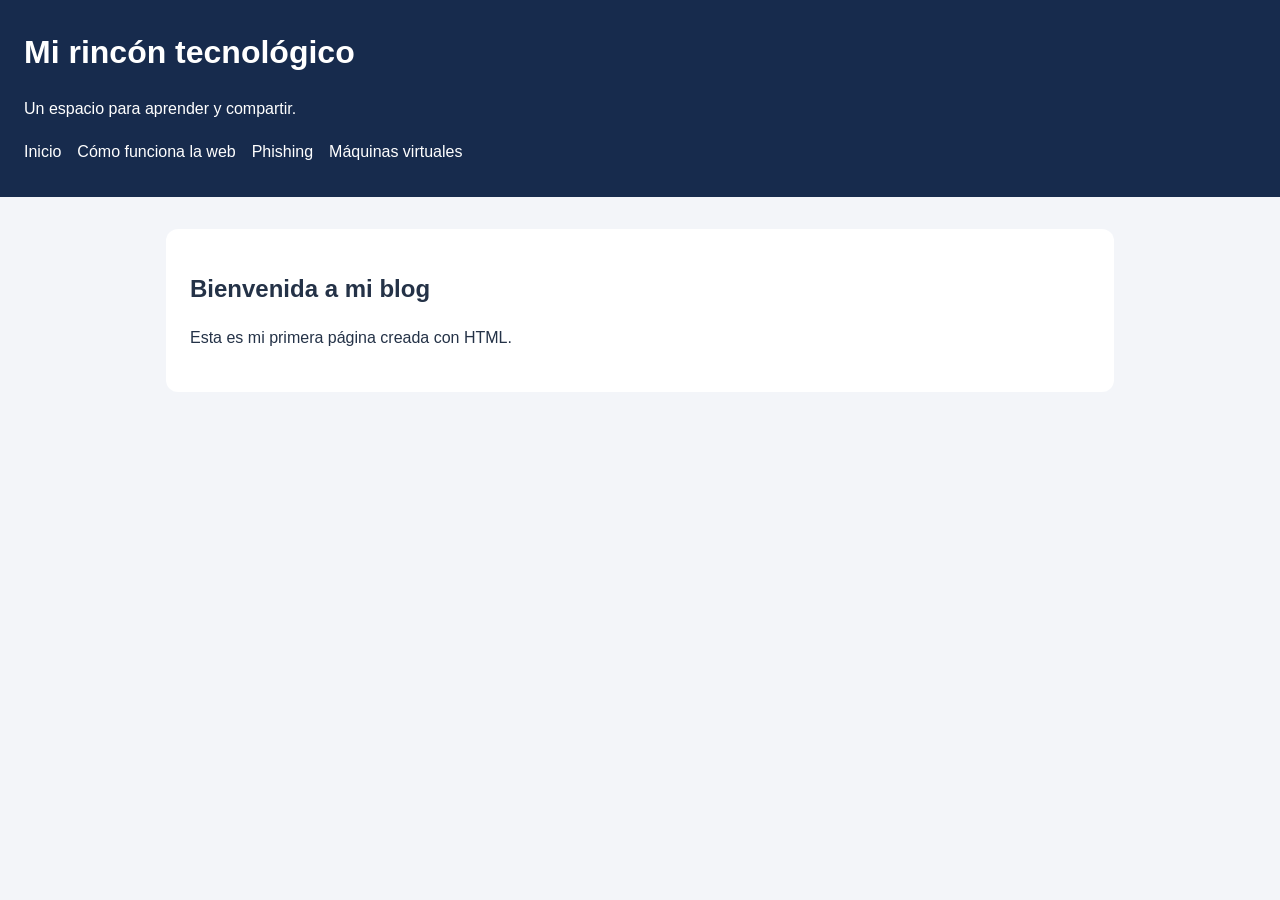
==== index.html @ 85263fa6 "first commit" ====
<!DOCTYPE html>
<html lang="es">

<head>
    <meta charset="UTF-8">
    <meta name="viewport" content="width=device-width, initial-scale=1.0">
    <title>Mi rincón tecnológico</title>
    <link rel="stylesheet" href="./css/estilos.css">
</head>

<body>
    <header>
        <h1>Mi rincón tecnológico</h1>
        <p>Un espacio para aprender y compartir.</p>
        <nav aria-label="Navegación principal">
            <a href="./index.html">Inicio</a>
            <a href="./entradas/primera-pagina-web/index.html">Cómo funciona la web</a>
            <a href="./entradas/reconocer-phishing/index.html">Phishing</a>
            <a href="./entradas/maquinas-virtuales/index_virtualizacion.html">Máquinas virtuales</a>
        </nav>
    </header>

    <main>
        <h2>Bienvenida a mi blog</h2>
        <p>Esta es mi primera página creada con HTML.</p>
    </main>
    <script src="./script.js"></script>
</body>

</html>
---- css/estilos.css ----
body {
    margin: 0;
    font-family: Arial, sans-serif;
    background-color: #f3f5f9;
    color: #243247;
    line-height: 1.7;
}

header {
    background-color: #172b4d;
    color: white;
    padding: 32px 24px;
}

header h1 {
    margin-top: 0;
}

nav {
    display: flex;
    flex-wrap: wrap;
    gap: 16px;
}

nav a {
    color: white;
    text-decoration: none;
}

nav a:hover,
nav a:focus-visible {
    text-decoration: underline;
}

main {
    max-width: 900px;
    margin: 32px auto;
    padding: 24px;
    background-color: white;
    border-radius: 12px;
}

h1,
h2 {
    line-height: 1.3;
}

main a {
    color: #174ea6;
}

footer {
    padding: 24px;
    text-align: center;
}

figure {
    margin: 24px 0;
}

figure img {
    display: block;
    max-width: 100%;
    height: auto;
    border-radius: 8px;
}

figcaption {
    margin-top: 8px;
    font-size: 0.9rem;
    color: #526176;
}
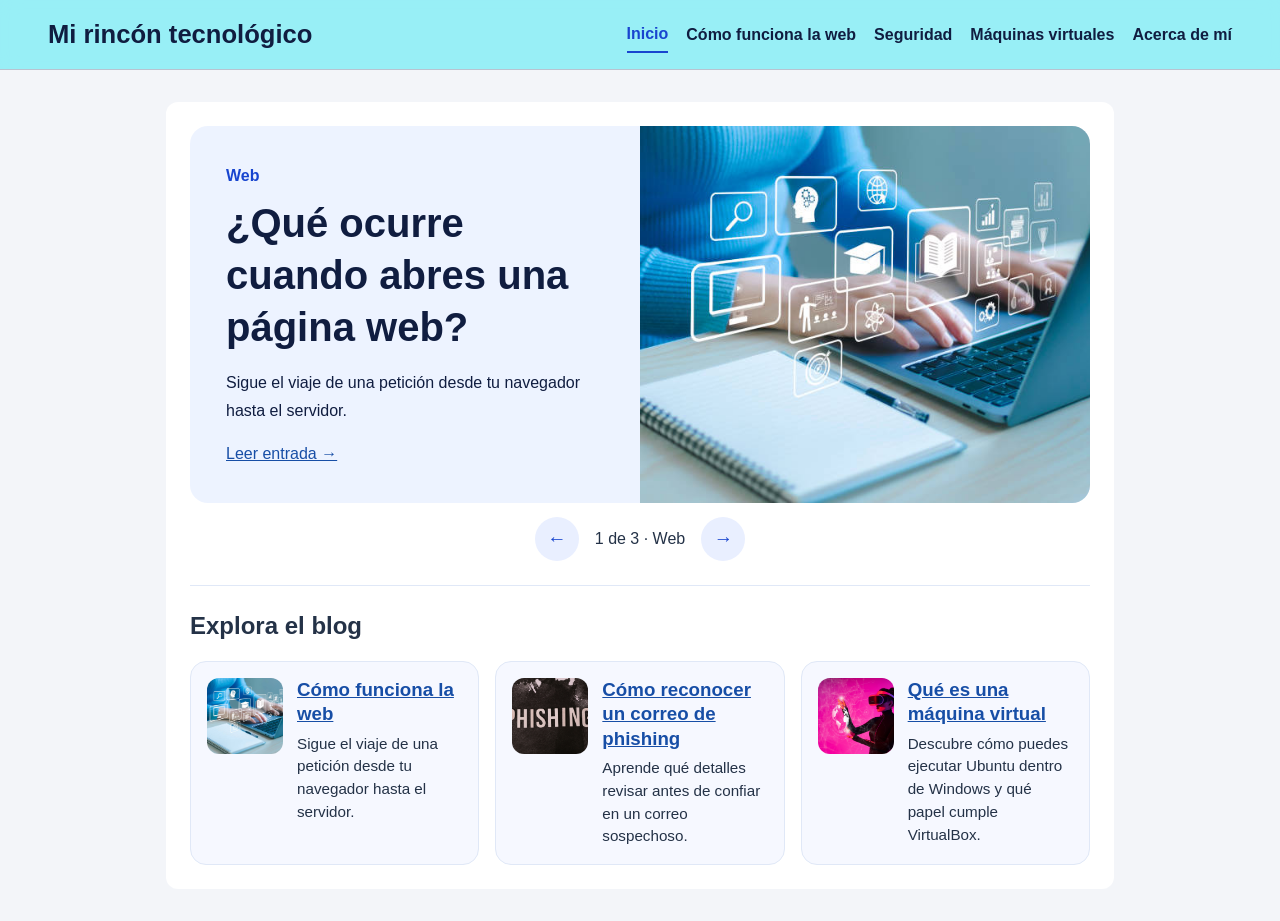
==== commit 0d1a6a9e: "Actualizar la portada, el carrusel y la navegación" ====
--- a/index.html
+++ b/index.html
@@ -11,18 +11,80 @@
 <body>
     <header>
         <h1>Mi rincón tecnológico</h1>
-        <p>Un espacio para aprender y compartir.</p>
         <nav aria-label="Navegación principal">
-            <a href="./index.html">Inicio</a>
+            <a href="./index.html" aria-current="page">Inicio</a>
             <a href="./entradas/primera-pagina-web/index.html">Cómo funciona la web</a>
-            <a href="./entradas/reconocer-phishing/index.html">Phishing</a>
+            <a href="./entradas/reconocer-phishing/index.html">Seguridad</a>
             <a href="./entradas/maquinas-virtuales/index_virtualizacion.html">Máquinas virtuales</a>
+            <a href="./acerca/index_acerca.html">Acerca de mí</a>
         </nav>
+        <script src="./script.js" defer></script>
     </header>
 
     <main>
-        <h2>Bienvenida a mi blog</h2>
-        <p>Esta es mi primera página creada con HTML.</p>
+        <section class="carrusel" aria-label="Entradas destacadas">
+            <div class="destacado">
+                <div class="destacado-texto">
+                    <p id="destacado-tema" class="destacado-tema">Web</p>
+                    <h2 id="destacado-titulo">¿Qué ocurre cuando abres una página web?</h2>
+                    <p id="destacado-resumen">
+                        Sigue el viaje de una petición desde tu navegador hasta el servidor.
+                    </p>
+                    <a id="destacado-enlace" href="./entradas/primera-pagina-web/index.html">
+                Leer entrada →
+            </a>
+                </div>
+
+                <img id="destacado-imagen" src="./imagenes/web.jpg" alt="Ilustración sobre cómo funciona la web">
+            </div>
+
+            <div id="carrusel-controles" class="carrusel-controles" hidden>
+                <button id="anterior" type="button" aria-label="Entrada anterior">←</button>
+                <span id="carrusel-posicion" aria-live="polite">1 de 3 · Web</span>
+                <button id="siguiente" type="button" aria-label="Entrada siguiente">→</button>
+            </div>
+        </section>
+        <section aria-labelledby="titulo-entradas">
+            <h2 id="titulo-entradas">Explora el blog</h2>
+
+            <div class="lista-entradas">
+                <article class="tarjeta-entrada">
+                    <img class="miniatura" src="./imagenes/web.jpg" alt="">
+                    <div>
+                        <h3>
+                            <a href="./entradas/primera-pagina-web/index.html">
+                        Cómo funciona la web
+                    </a>
+                        </h3>
+                        <p>Sigue el viaje de una petición desde tu navegador hasta el servidor.</p>
+                    </div>
+                </article>
+
+                <article class="tarjeta-entrada">
+                    <img class="miniatura" src="./imagenes/phishing.jpg" alt="">
+                    <div>
+                        <h3>
+                            <a href="./entradas/reconocer-phishing/index.html">
+                        Cómo reconocer un correo de phishing
+                    </a>
+                        </h3>
+                        <p>Aprende qué detalles revisar antes de confiar en un correo sospechoso.</p>
+                    </div>
+                </article>
+
+                <article class="tarjeta-entrada">
+                    <img class="miniatura" src="./imagenes/virtualizacion.jpg" alt="">
+                    <div>
+                        <h3>
+                            <a href="./entradas/maquinas-virtuales/index_virtualizacion.html">
+                        Qué es una máquina virtual
+                    </a>
+                        </h3>
+                        <p>Descubre cómo puedes ejecutar Ubuntu dentro de Windows y qué papel cumple VirtualBox.</p>
+                    </div>
+                </article>
+            </div>
+        </section>
     </main>
     <script src="./script.js"></script>
 </body>
--- a/css/estilos.css
+++ b/css/estilos.css
@@ -7,24 +7,43 @@
 }
 
 header {
-    background-color: #172b4d;
-    color: white;
-    padding: 32px 24px;
+    position: sticky;
+    top: 0;
+    z-index: 10;
+    display: flex;
+    align-items: center;
+    justify-content: space-between;
+    flex-wrap: wrap;
+    gap: 12px 24px;
+    padding: 16px clamp(16px, 4vw, 48px);
+    background-color: rgba(103, 235, 245, 0.651);
+    backdrop-filter: blur(10px);
+    color: #101d40;
+    border-bottom: 1px solid #b9c3d0;
 }
 
 header h1 {
-    margin-top: 0;
+    margin: 0;
+    font-size: clamp(1.25rem, 3vw, 1.6rem);
 }
 
 nav {
     display: flex;
+    align-items: center;
     flex-wrap: wrap;
-    gap: 16px;
+    gap: 8px 18px;
 }
 
 nav a {
-    color: white;
+    color: #101d40;
+    font-weight: 600;
     text-decoration: none;
+    padding: 4px 0;
+}
+
+nav a[aria-current="page"] {
+    color: #1845cf;
+    border-bottom: 2px solid #1845cf;
 }
 
 nav a:hover,
@@ -69,4 +88,121 @@
     margin-top: 8px;
     font-size: 0.9rem;
     color: #526176;
+}
+
+.lista-entradas {
+    display: grid;
+    grid-template-columns: repeat(auto-fit, minmax(min(100%, 240px), 1fr));
+    gap: 16px;
+}
+
+.tarjeta-entrada {
+    display: grid;
+    grid-template-columns: 76px 1fr;
+    align-items: start;
+    gap: 14px;
+    padding: 16px;
+    border: 1px solid #e0e8f7;
+    border-radius: 16px;
+    background-color: #f6f8ff;
+}
+
+.tarjeta-entrada h3 {
+    margin: 0 0 6px;
+    line-height: 1.3;
+}
+
+.tarjeta-entrada p {
+    margin: 0;
+    font-size: 0.95rem;
+    line-height: 1.5;
+}
+
+.miniatura {
+    display: block;
+    width: 76px;
+    height: 76px;
+    object-fit: cover;
+    border-radius: 12px;
+}
+
+@media (prefers-reduced-motion: no-preference) {
+    .miniatura {
+        transition: transform 220ms ease;
+    }
+    .tarjeta-entrada:hover .miniatura,
+    .tarjeta-entrada:focus-within .miniatura {
+        transform: translateY(-6px) scale(1.06);
+    }
+}
+
+.carrusel {
+    margin-bottom: 24px;
+    padding-bottom: 24px;
+    border-bottom: 1px solid #e0e8f7;
+}
+
+.destacado {
+    display: grid;
+    grid-template-columns: 1fr 1fr;
+    overflow: hidden;
+    border-radius: 18px;
+    background: #edf3ff;
+    color: #101d40;
+}
+
+.destacado-texto {
+    padding: clamp(20px, 4vw, 36px);
+}
+
+.destacado-tema {
+    margin: 0 0 8px;
+    color: #1845cf;
+    font-weight: bold;
+}
+
+.destacado h2 {
+    margin: 0;
+    font-size: clamp(1.65rem, 4vw, 2.5rem);
+}
+
+.destacado img {
+    display: block;
+    width: 100%;
+    height: 100%;
+    min-height: 220px;
+    object-fit: cover;
+}
+
+.carrusel-controles:not([hidden]) {
+    display: flex;
+    justify-content: center;
+    align-items: center;
+    gap: 16px;
+    margin-top: 14px;
+}
+
+.carrusel-controles button {
+    width: 44px;
+    height: 44px;
+    border: 0;
+    border-radius: 50%;
+    background: #e9efff;
+    color: #1845cf;
+    font-size: 1.2rem;
+    cursor: pointer;
+}
+
+.carrusel-controles button:hover {
+    background: #1845cf;
+    color: white;
+}
+
+@media (max-width: 650px) {
+    .destacado {
+        grid-template-columns: 1fr;
+    }
+    .destacado img {
+        height: 220px;
+    }
 }
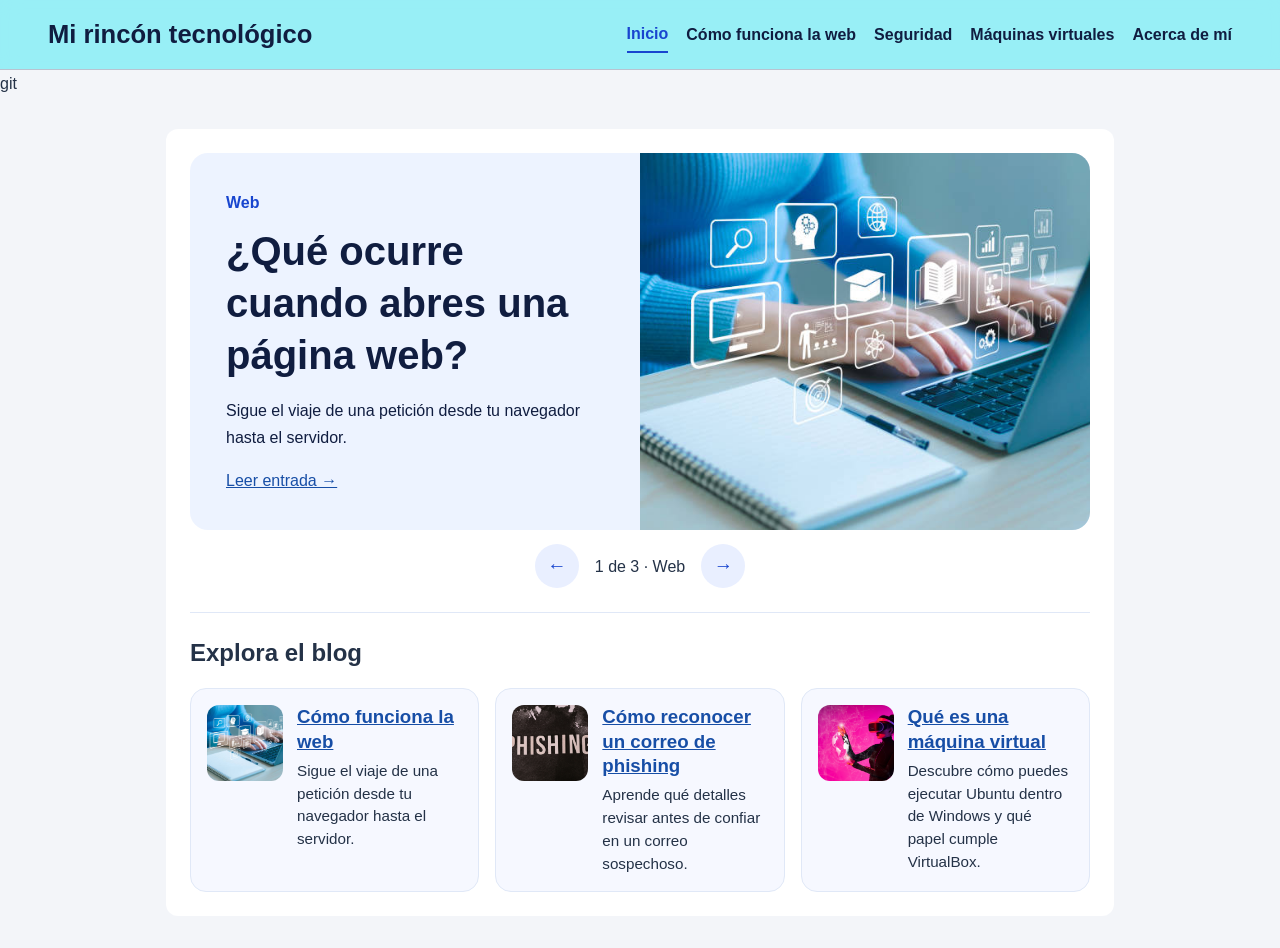
==== commit b05225a9: "Guardar version anterios al rediseño" ====
--- a/index.html
+++ b/index.html
@@ -20,7 +20,7 @@
         </nav>
         <script src="./script.js" defer></script>
     </header>
-
+    git
     <main>
         <section class="carrusel" aria-label="Entradas destacadas">
             <div class="destacado">
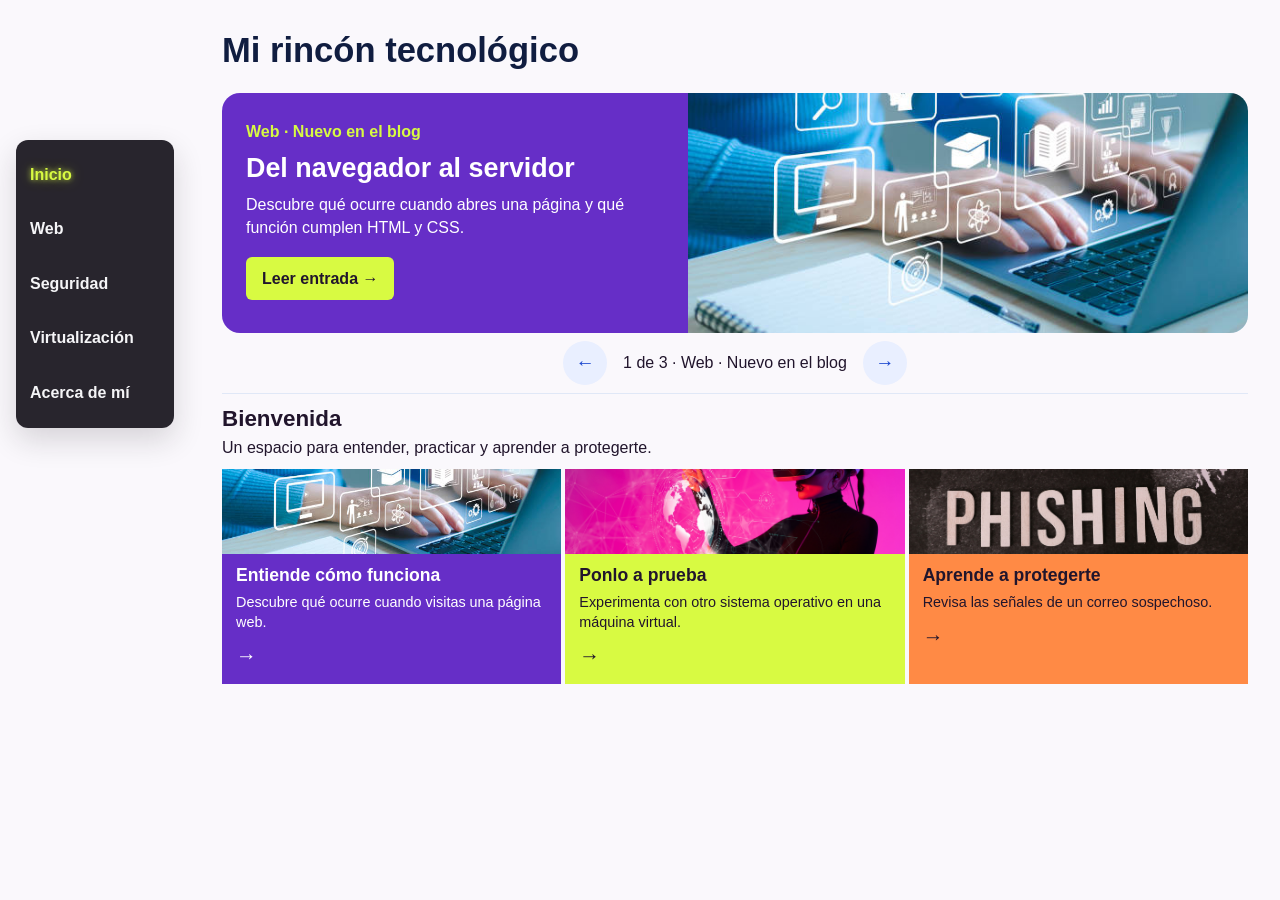
==== commit 9d4fe3ce: "Rediseñar portada y añadir ejercicio interactivo de phishing" ====
--- a/index.html
+++ b/index.html
@@ -8,19 +8,33 @@
     <link rel="stylesheet" href="./css/estilos.css">
 </head>
 
-<body>
-    <header>
+<body class="pagina-inicio">
+    <header class="cabecera-inicio">
         <h1>Mi rincón tecnológico</h1>
-        <nav aria-label="Navegación principal">
-            <a href="./index.html" aria-current="page">Inicio</a>
-            <a href="./entradas/primera-pagina-web/index.html">Cómo funciona la web</a>
-            <a href="./entradas/reconocer-phishing/index.html">Seguridad</a>
-            <a href="./entradas/maquinas-virtuales/index_virtualizacion.html">Máquinas virtuales</a>
-            <a href="./acerca/index_acerca.html">Acerca de mí</a>
+
+        <nav class="menu-lateral" aria-label="Navegación principal">
+            <a href="./index.html" data-seccion="inicio" class="vista-activa" aria-current="page">
+            Inicio
+        </a>
+
+            <a href="./entradas/primera-pagina-web/index.html" data-seccion="web">
+            Web
+        </a>
+
+            <a href="./entradas/reconocer-phishing/index.html" data-seccion="seguridad">
+            Seguridad
+        </a>
+
+            <a href="./entradas/maquinas-virtuales/index_virtualizacion.html" data-seccion="virtualizacion">
+            Virtualización
+        </a>
+
+            <a href="./acerca/index_acerca.html" data-seccion="acerca">
+            Acerca de mí
+        </a>
         </nav>
-        <script src="./script.js" defer></script>
     </header>
-    git
+
     <main>
         <section class="carrusel" aria-label="Entradas destacadas">
             <div class="destacado">
@@ -44,49 +58,16 @@
                 <button id="siguiente" type="button" aria-label="Entrada siguiente">→</button>
             </div>
         </section>
-        <section aria-labelledby="titulo-entradas">
-            <h2 id="titulo-entradas">Explora el blog</h2>
+        <section id="explorador" class="explorador" data-seccion="inicio" aria-labelledby="titulo-entradas">
+            <h2 id="titulo-entradas">Bienvenida</h2>
+            <p id="descripcion-seccion">
+                Un espacio para entender, practicar y aprender a protegerte.
+            </p>
 
-            <div class="lista-entradas">
-                <article class="tarjeta-entrada">
-                    <img class="miniatura" src="./imagenes/web.jpg" alt="">
-                    <div>
-                        <h3>
-                            <a href="./entradas/primera-pagina-web/index.html">
-                        Cómo funciona la web
-                    </a>
-                        </h3>
-                        <p>Sigue el viaje de una petición desde tu navegador hasta el servidor.</p>
-                    </div>
-                </article>
-
-                <article class="tarjeta-entrada">
-                    <img class="miniatura" src="./imagenes/phishing.jpg" alt="">
-                    <div>
-                        <h3>
-                            <a href="./entradas/reconocer-phishing/index.html">
-                        Cómo reconocer un correo de phishing
-                    </a>
-                        </h3>
-                        <p>Aprende qué detalles revisar antes de confiar en un correo sospechoso.</p>
-                    </div>
-                </article>
-
-                <article class="tarjeta-entrada">
-                    <img class="miniatura" src="./imagenes/virtualizacion.jpg" alt="">
-                    <div>
-                        <h3>
-                            <a href="./entradas/maquinas-virtuales/index_virtualizacion.html">
-                        Qué es una máquina virtual
-                    </a>
-                        </h3>
-                        <p>Descubre cómo puedes ejecutar Ubuntu dentro de Windows y qué papel cumple VirtualBox.</p>
-                    </div>
-                </article>
-            </div>
+            <div id="lista-temas" class="lista-temas"></div>
         </section>
     </main>
-    <script src="./script.js"></script>
+    <script src="./script.js" defer></script>
 </body>
 
 </html>
--- a/css/estilos.css
+++ b/css/estilos.css
@@ -1,3 +1,5 @@
+/* 1. Estilos generales y páginas interiores */
+
 body {
     margin: 0;
     font-family: Arial, sans-serif;
@@ -90,61 +92,18 @@
     color: #526176;
 }
 
-.lista-entradas {
-    display: grid;
-    grid-template-columns: repeat(auto-fit, minmax(min(100%, 240px), 1fr));
-    gap: 16px;
-}
-
-.tarjeta-entrada {
-    display: grid;
-    grid-template-columns: 76px 1fr;
-    align-items: start;
-    gap: 14px;
-    padding: 16px;
-    border: 1px solid #e0e8f7;
-    border-radius: 16px;
-    background-color: #f6f8ff;
-}
-
-.tarjeta-entrada h3 {
-    margin: 0 0 6px;
-    line-height: 1.3;
-}
-
-.tarjeta-entrada p {
-    margin: 0;
-    font-size: 0.95rem;
-    line-height: 1.5;
-}
-
-.miniatura {
-    display: block;
-    width: 76px;
-    height: 76px;
-    object-fit: cover;
-    border-radius: 12px;
-}
-
-@media (prefers-reduced-motion: no-preference) {
-    .miniatura {
-        transition: transform 220ms ease;
-    }
-    .tarjeta-entrada:hover .miniatura,
-    .tarjeta-entrada:focus-within .miniatura {
-        transform: translateY(-6px) scale(1.06);
-    }
-}
+
+/* 2. Carrusel de la portada */
 
 .carrusel {
-    margin-bottom: 24px;
-    padding-bottom: 24px;
+    margin-bottom: 10px;
+    padding-bottom: 8px;
     border-bottom: 1px solid #e0e8f7;
 }
 
 .destacado {
     display: grid;
-    grid-template-columns: 1fr 1fr;
+    grid-template-columns: 1fr 1.2fr;
     overflow: hidden;
     border-radius: 18px;
     background: #edf3ff;
@@ -152,25 +111,52 @@
 }
 
 .destacado-texto {
-    padding: clamp(20px, 4vw, 36px);
+    padding: 20px 24px;
+    background-color: #662ec7;
+    color: #ffffff;
+}
+
+.pagina-inicio .destacado-texto p {
+    margin: 8px 0;
+    line-height: 1.4;
 }
 
 .destacado-tema {
     margin: 0 0 8px;
-    color: #1845cf;
+    color: #d8fa42;
     font-weight: bold;
+}
+
+#destacado-enlace {
+    display: inline-block;
+    margin-top: 10px;
+    padding: 8px 16px;
+    border-radius: 6px;
+    background-color: #d8fa42;
+    color: #21152c;
+    font-weight: bold;
+    text-decoration: none;
+}
+
+#destacado-enlace:hover {
+    background-color: #c4eb25;
+}
+
+#destacado-enlace:focus-visible {
+    outline: 2px solid white;
+    outline-offset: 3px;
 }
 
 .destacado h2 {
     margin: 0;
-    font-size: clamp(1.65rem, 4vw, 2.5rem);
+    font-size: clamp(1.25rem, 2.1vw, 1.75rem);
 }
 
 .destacado img {
     display: block;
     width: 100%;
-    height: 100%;
-    min-height: 220px;
+    height: 240px;
+    min-height: 0;
     object-fit: cover;
 }
 
@@ -179,7 +165,7 @@
     justify-content: center;
     align-items: center;
     gap: 16px;
-    margin-top: 14px;
+    margin-top: 8px;
 }
 
 .carrusel-controles button {
@@ -203,6 +189,490 @@
         grid-template-columns: 1fr;
     }
     .destacado img {
-        height: 220px;
+        height: 180px;
+    }
+}
+
+
+/* 3. Distribución de la portada */
+
+.pagina-inicio {
+    background-color: #faf8fc;
+    color: #21152c;
+}
+
+.pagina-inicio .cabecera-inicio {
+    position: static;
+    display: block;
+    padding: 28px 32px 20px;
+    margin-left: 190px;
+    background: transparent;
+    backdrop-filter: none;
+    border: 0;
+}
+
+.pagina-inicio .cabecera-inicio h1 {
+    font-size: clamp(1.6rem, 2.7vw, 2.5rem);
+}
+
+.pagina-inicio main {
+    max-width: 1200px;
+    margin: 0 32px 40px 222px;
+    padding: 0;
+    background: transparent;
+    border-radius: 0;
+}
+
+
+/* 4. Menú lateral y sección seleccionada */
+
+.pagina-inicio .menu-lateral {
+    position: fixed;
+    top: 140px;
+    left: 16px;
+    z-index: 20;
+    display: flex;
+    flex-direction: column;
+    align-items: stretch;
+    flex-wrap: nowrap;
+    gap: 8px;
+    width: 158px;
+    padding: 12px 0;
+    border-radius: 12px;
+    background-color: rgba(29, 26, 34, 0.95);
+    backdrop-filter: blur(10px);
+    box-shadow: 0 12px 30px rgba(29, 26, 34, 0.16);
+}
+
+.pagina-inicio .menu-lateral a {
+    padding: 12px 14px;
+    color: #f5f5f7;
+    border: 0;
+    text-decoration: none;
+    line-height: 1.4;
+}
+
+.pagina-inicio .menu-lateral a:hover,
+.pagina-inicio .menu-lateral a:focus-visible,
+.pagina-inicio .menu-lateral a.vista-activa {
+    color: #d8fa42;
+    text-shadow: 0 0 5px rgba(216, 250, 66, 0.75), 0 0 14px rgba(216, 250, 66, 0.4);
+}
+
+.pagina-inicio .menu-lateral a:focus-visible {
+    outline: 2px solid #d8fa42;
+    outline-offset: -4px;
+}
+
+@media (prefers-reduced-motion: no-preference) {
+    .pagina-inicio .menu-lateral a {
+        transition: color 160ms ease, text-shadow 160ms ease;
+    }
+}
+
+
+/* Adaptación a pantallas pequeñas */
+
+@media (max-width: 800px) {
+    .pagina-inicio .cabecera-inicio {
+        margin-left: 0;
+        padding: 20px 16px;
+    }
+    .pagina-inicio .menu-lateral {
+        position: static;
+        flex-direction: row;
+        flex-wrap: wrap;
+        width: auto;
+        margin-top: 16px;
+        padding: 8px;
+    }
+    .pagina-inicio main {
+        margin: 0 16px 32px;
+    }
+}
+
+
+/* 5. Franja de temas y colores por sección */
+
+.explorador {
+    --color-uno: #662ec7;
+    --color-dos: #d8fa42;
+    --color-tres: #ff8a45;
+    --texto-uno: #ffffff;
+}
+
+.explorador[data-seccion="web"] {
+    --color-uno: #662ec7;
+    --color-dos: #b68af5;
+    --color-tres: #e2cffb;
+}
+
+.explorador[data-seccion="seguridad"] {
+    --color-uno: #d8fa42;
+    --color-dos: #c5ed48;
+    --color-tres: #afe045;
+    --texto-uno: #21152c;
+}
+
+.explorador[data-seccion="virtualizacion"] {
+    --color-uno: #ff8a45;
+    --color-dos: #ffab75;
+    --color-tres: #ffd1ae;
+    --texto-uno: #21152c;
+}
+
+.explorador[data-seccion="acerca"] {
+    --color-uno: #662ec7;
+    --color-dos: #d6bef7;
+    --color-tres: #eee4fb;
+}
+
+.lista-temas {
+    display: grid;
+    grid-template-columns: repeat(3, minmax(0, 1fr));
+    gap: 4px;
+}
+
+.tema-blog {
+    display: flex;
+    flex-direction: column;
+    overflow: hidden;
+    min-width: 0;
+    background-color: var(--color-uno);
+    color: var(--texto-uno);
+    text-decoration: none;
+}
+
+.tema-blog:nth-child(2) {
+    background-color: var(--color-dos);
+    color: #21152c;
+}
+
+.tema-blog:nth-child(3) {
+    background-color: var(--color-tres);
+    color: #21152c;
+}
+
+.tema-blog img {
+    display: block;
+    width: 100%;
+    height: 160px;
+    object-fit: cover;
+}
+
+.tema-blog-texto {
+    flex: 1;
+    padding: 18px;
+}
+
+.tema-blog h3 {
+    margin: 0 0 10px;
+    font-size: 1.25rem;
+    line-height: 1.3;
+}
+
+.tema-blog p {
+    margin: 0;
+    font-size: 0.95rem;
+    line-height: 1.5;
+}
+
+.tema-blog-flecha {
+    display: inline-block;
+    margin-top: 16px;
+    font-size: 1.6rem;
+}
+
+.tema-blog:focus-visible {
+    outline: 3px solid #21152c;
+    outline-offset: -3px;
+}
+
+@media (prefers-reduced-motion: no-preference) {
+    .tema-blog img,
+    .tema-blog-flecha {
+        transition: transform 200ms ease;
+    }
+    .tema-blog:hover img,
+    .tema-blog:focus-visible img {
+        transform: scale(1.04);
+    }
+    .tema-blog:hover .tema-blog-flecha,
+    .tema-blog:focus-visible .tema-blog-flecha {
+        transform: translateX(6px);
+    }
+}
+
+@media (max-width: 650px) {
+    .lista-temas {
+        grid-template-columns: 1fr;
+    }
+}
+
+
+/* 6. Medidas compactas de la portada en ordenador */
+
+@media (min-width: 801px) {
+    .pagina-inicio #titulo-entradas {
+        margin: 0 0 4px;
+        font-size: 1.4rem;
+    }
+    .pagina-inicio #descripcion-seccion {
+        margin: 0 0 10px;
+        line-height: 1.4;
+    }
+    .pagina-inicio .tema-blog img {
+        height: 85px;
+    }
+    .pagina-inicio .tema-blog-texto {
+        padding: 10px 14px;
+    }
+    .pagina-inicio .tema-blog h3 {
+        margin-bottom: 6px;
+        font-size: 1.1rem;
+    }
+    .pagina-inicio .tema-blog p {
+        font-size: 0.9rem;
+        line-height: 1.35;
+    }
+    .pagina-inicio .tema-blog-flecha {
+        margin-top: 6px;
+        font-size: 1.3rem;
+    }
+    .pagina-inicio main {
+        margin-bottom: 8px;
+    }
+}
+
+
+/* Página interior de Seguridad */
+
+.pagina-seguridad {
+    background-color: #d8fa42;
+    color: #21152c;
+    padding: 24px;
+}
+
+.pagina-seguridad main {
+    max-width: 1100px;
+    margin: 0 auto;
+    padding: 32px;
+    background-color: #faf8fc;
+    border-radius: 0 0 16px 16px;
+}
+
+@media (max-width: 650px) {
+    .pagina-seguridad {
+        padding: 12px;
+    }
+    .pagina-seguridad main {
+        padding: 20px;
+    }
+}
+
+
+/* Barra superior de la ventana de Seguridad */
+
+.pagina-seguridad .barra-seccion {
+    position: sticky;
+    top: 0;
+    z-index: 20;
+    display: grid;
+    grid-template-columns: 1fr auto 1fr;
+    align-items: center;
+    gap: 16px;
+    max-width: 1100px;
+    margin: 0 auto;
+    padding: 16px 32px;
+    background: #202027;
+    color: #ffffff;
+    border: 0;
+    border-radius: 16px 16px 0 0;
+}
+
+.barra-seccion a {
+    color: #ffffff;
+    text-decoration: none;
+}
+
+.barra-seccion a:hover {
+    color: #d8fa42;
+}
+
+.nombre-seccion {
+    color: #d8fa42;
+    font-weight: bold;
+    text-shadow: 0 0 5px rgba(216, 250, 66, 0.75), 0 0 14px rgba(216, 250, 66, 0.4);
+}
+
+.selector-seccion {
+    position: relative;
+    justify-self: end;
+}
+
+.selector-seccion summary {
+    cursor: pointer;
+    font-weight: bold;
+}
+
+.selector-seccion nav {
+    position: absolute;
+    top: calc(100% + 12px);
+    right: 0;
+    display: flex;
+    flex-direction: column;
+    align-items: stretch;
+    gap: 4px;
+    width: 190px;
+    padding: 12px;
+    background: #202027;
+    border-radius: 10px;
+    box-shadow: 0 8px 20px rgba(0, 0, 0, 0.2);
+}
+
+.selector-seccion nav a {
+    padding: 8px;
+}
+
+.barra-seccion a:focus-visible,
+.selector-seccion summary:focus-visible {
+    outline: 2px solid #d8fa42;
+    outline-offset: 4px;
+}
+
+@media (max-width: 650px) {
+    .pagina-seguridad .barra-seccion {
+        grid-template-columns: 1fr auto;
+        padding: 16px 20px;
+    }
+    .nombre-seccion {
+        justify-self: end;
+    }
+    .selector-seccion {
+        grid-column: 1 / -1;
+    }
+}
+
+
+/* Temas de la página de Seguridad */
+
+.pagina-seguridad .temas-seccion {
+    display: grid;
+    grid-template-columns: repeat(3, minmax(0, 1fr));
+    gap: 4px;
+    margin-bottom: 28px;
+}
+
+.tema-seccion {
+    position: relative;
+    display: flex;
+    align-items: end;
+    min-height: 130px;
+    overflow: hidden;
+    padding: 14px;
+    background-color: #202027;
+    color: #ffffff;
+    text-decoration: none;
+}
+
+.tema-seccion img {
+    position: absolute;
+    inset: 0;
+    width: 100%;
+    height: 100%;
+    object-fit: cover;
+}
+
+.tema-seccion::after {
+    content: "";
+    position: absolute;
+    inset: 0;
+    background: linear-gradient(transparent, rgba(0, 0, 0, 0.85));
+}
+
+.tema-seccion span {
+    position: relative;
+    z-index: 1;
+    font-weight: bold;
+    line-height: 1.3;
+}
+
+.tema-seccion:hover span,
+.tema-seccion:focus-visible span {
+    color: #d8fa42;
+}
+
+.tema-seccion:focus-visible {
+    outline: 3px solid #d8fa42;
+    outline-offset: -3px;
+}
+
+.pagina-seguridad [id] {
+    scroll-margin-top: 150px;
+}
+
+@media (max-width: 650px) {
+    .pagina-seguridad .temas-seccion {
+        grid-template-columns: 1fr;
+    }
+    .tema-seccion {
+        min-height: 80px;
+    }
+}
+
+
+/* Ejercicio del correo ficticio */
+
+.ejercicio-correo {
+    display: grid;
+    grid-template-columns: 1.2fr 1fr;
+    align-items: start;
+    gap: 24px;
+    margin-top: 20px;
+}
+
+.correo-ficticio {
+    padding: 24px;
+    background-color: #f1e9dc;
+    border: 1px solid #d9cdbb;
+    border-radius: 8px;
+    overflow-wrap: anywhere;
+}
+
+.aviso-ejemplo {
+    margin-top: 0;
+    color: #554a3d;
+    font-size: 0.85rem;
+}
+
+.enlace-simulado {
+    color: #174ea6;
+    text-decoration: underline;
+    font-weight: bold;
+}
+
+.boton-pistas {
+    padding: 12px 20px;
+    border: 0;
+    border-radius: 8px;
+    background-color: #202027;
+    color: #d8fa42;
+    font: inherit;
+    font-weight: bold;
+    cursor: pointer;
+}
+
+.boton-pistas:focus-visible {
+    outline: 3px solid #662ec7;
+    outline-offset: 3px;
+}
+
+#pistas-correo li {
+    margin-bottom: 16px;
+}
+
+@media (max-width: 650px) {
+    .ejercicio-correo {
+        grid-template-columns: 1fr;
     }
 }
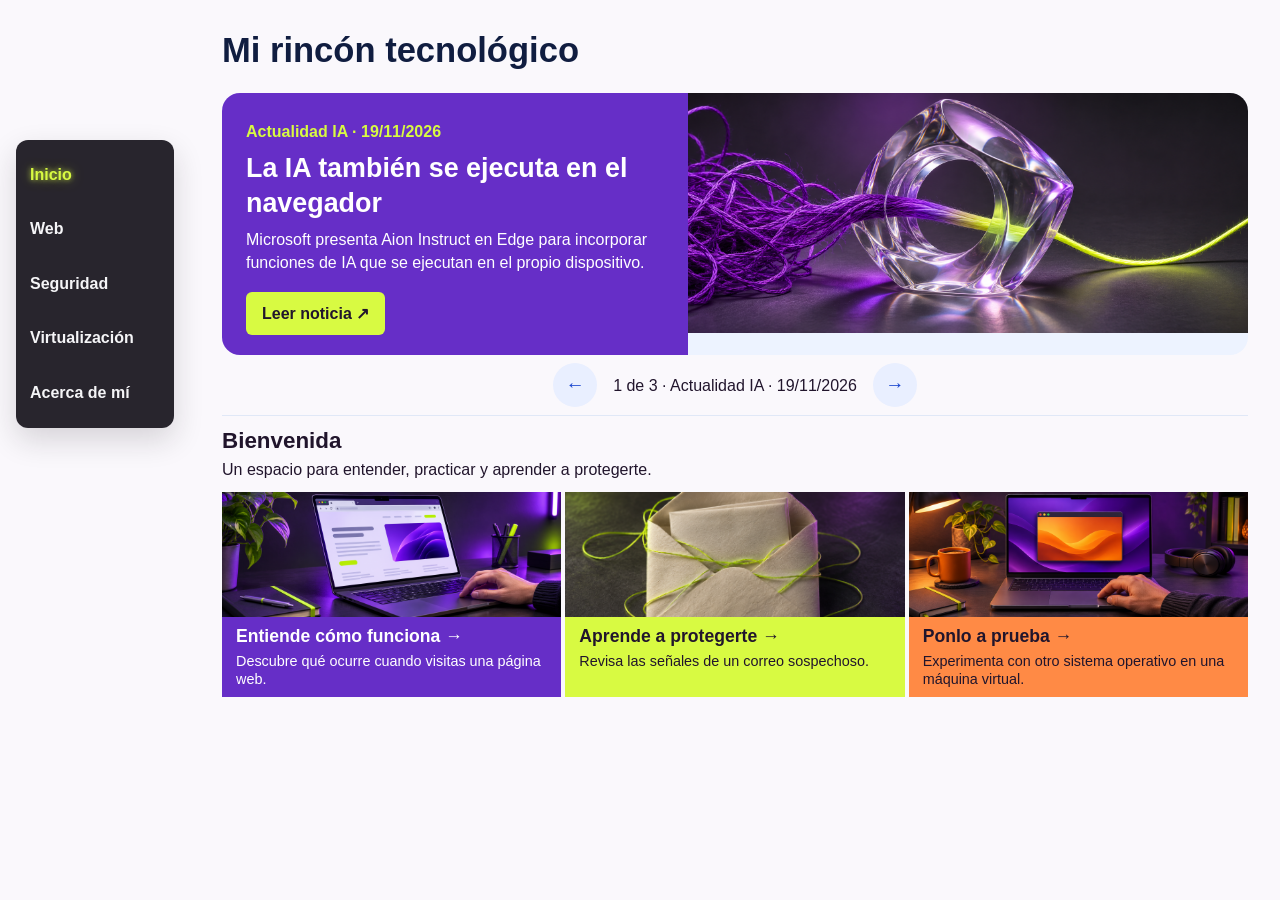
==== commit 1c519496: "Completar novedades, imágenes y publicación OSINT" ====
--- a/index.html
+++ b/index.html
@@ -45,11 +45,11 @@
                         Sigue el viaje de una petición desde tu navegador hasta el servidor.
                     </p>
                     <a id="destacado-enlace" href="./entradas/primera-pagina-web/index.html">
-                Leer entrada →
+                Saber más →
             </a>
                 </div>
 
-                <img id="destacado-imagen" src="./imagenes/web.jpg" alt="Ilustración sobre cómo funciona la web">
+                <img id="destacado-imagen" src="./imagenes/web-navegador.png" alt="Portátil mostrando una página web con iluminación morada">
             </div>
 
             <div id="carrusel-controles" class="carrusel-controles" hidden>
--- a/css/estilos.css
+++ b/css/estilos.css
@@ -145,6 +145,11 @@
 #destacado-enlace:focus-visible {
     outline: 2px solid white;
     outline-offset: 3px;
+}
+
+#destacado-imagen[src$="osint-avion.png"] {
+    object-fit: cover;
+    object-position: center 45%;
 }
 
 .destacado h2 {
@@ -422,22 +427,23 @@
         line-height: 1.4;
     }
     .pagina-inicio .tema-blog img {
-        height: 85px;
+        height: 125px;
     }
     .pagina-inicio .tema-blog-texto {
-        padding: 10px 14px;
+        padding: 8px 14px;
     }
     .pagina-inicio .tema-blog h3 {
-        margin-bottom: 6px;
+        margin-bottom: 4px;
         font-size: 1.1rem;
     }
     .pagina-inicio .tema-blog p {
         font-size: 0.9rem;
-        line-height: 1.35;
+        line-height: 1.3;
     }
     .pagina-inicio .tema-blog-flecha {
-        margin-top: 6px;
-        font-size: 1.3rem;
+        margin-top: 2px;
+        font-size: 1.1rem;
+        line-height: 1;
     }
     .pagina-inicio main {
         margin-bottom: 8px;
@@ -447,13 +453,13 @@
 
 /* Página interior de Seguridad */
 
-.pagina-seguridad {
-    background-color: #d8fa42;
+.pagina-seccion {
+    background-color: var(--color-seccion);
     color: #21152c;
     padding: 24px;
 }
 
-.pagina-seguridad main {
+.pagina-seccion main {
     max-width: 1100px;
     margin: 0 auto;
     padding: 32px;
@@ -462,10 +468,10 @@
 }
 
 @media (max-width: 650px) {
-    .pagina-seguridad {
+    .pagina-seccion {
         padding: 12px;
     }
-    .pagina-seguridad main {
+    .pagina-seccion main {
         padding: 20px;
     }
 }
@@ -473,7 +479,7 @@
 
 /* Barra superior de la ventana de Seguridad */
 
-.pagina-seguridad .barra-seccion {
+.pagina-seccion .barra-seccion {
     position: sticky;
     top: 0;
     z-index: 20;
@@ -541,7 +547,7 @@
 }
 
 @media (max-width: 650px) {
-    .pagina-seguridad .barra-seccion {
+    .pagina-seccion .barra-seccion {
         grid-template-columns: 1fr auto;
         padding: 16px 20px;
     }
@@ -556,7 +562,7 @@
 
 /* Temas de la página de Seguridad */
 
-.pagina-seguridad .temas-seccion {
+.pagina-seccion .temas-seccion {
     display: grid;
     grid-template-columns: repeat(3, minmax(0, 1fr));
     gap: 4px;
@@ -607,17 +613,33 @@
     outline-offset: -3px;
 }
 
-.pagina-seguridad [id] {
+.pagina-seccion [id] {
     scroll-margin-top: 150px;
 }
 
 @media (max-width: 650px) {
-    .pagina-seguridad .temas-seccion {
+    .pagina-seccion .temas-seccion {
         grid-template-columns: 1fr;
     }
     .tema-seccion {
         min-height: 80px;
     }
+}
+
+.pagina-seguridad {
+    --color-seccion: #d8fa42;
+}
+
+.pagina-web {
+    --color-seccion: #662ec7;
+}
+
+.pagina-virtualizacion {
+    --color-seccion: #ff8a45;
+}
+
+.pagina-acerca {
+    --color-seccion: #b68af5;
 }
 
 
@@ -675,4 +697,19 @@
     .ejercicio-correo {
         grid-template-columns: 1fr;
     }
+}
+
+.video-osint {
+    display: block;
+    width: 100%;
+    max-width: 800px;
+    height: auto;
+    margin: 24px auto;
+    border-radius: 8px;
+}
+
+.credito-video {
+    margin-top: 8px;
+    font-size: 0.85rem;
+    color: #526176;
 }
